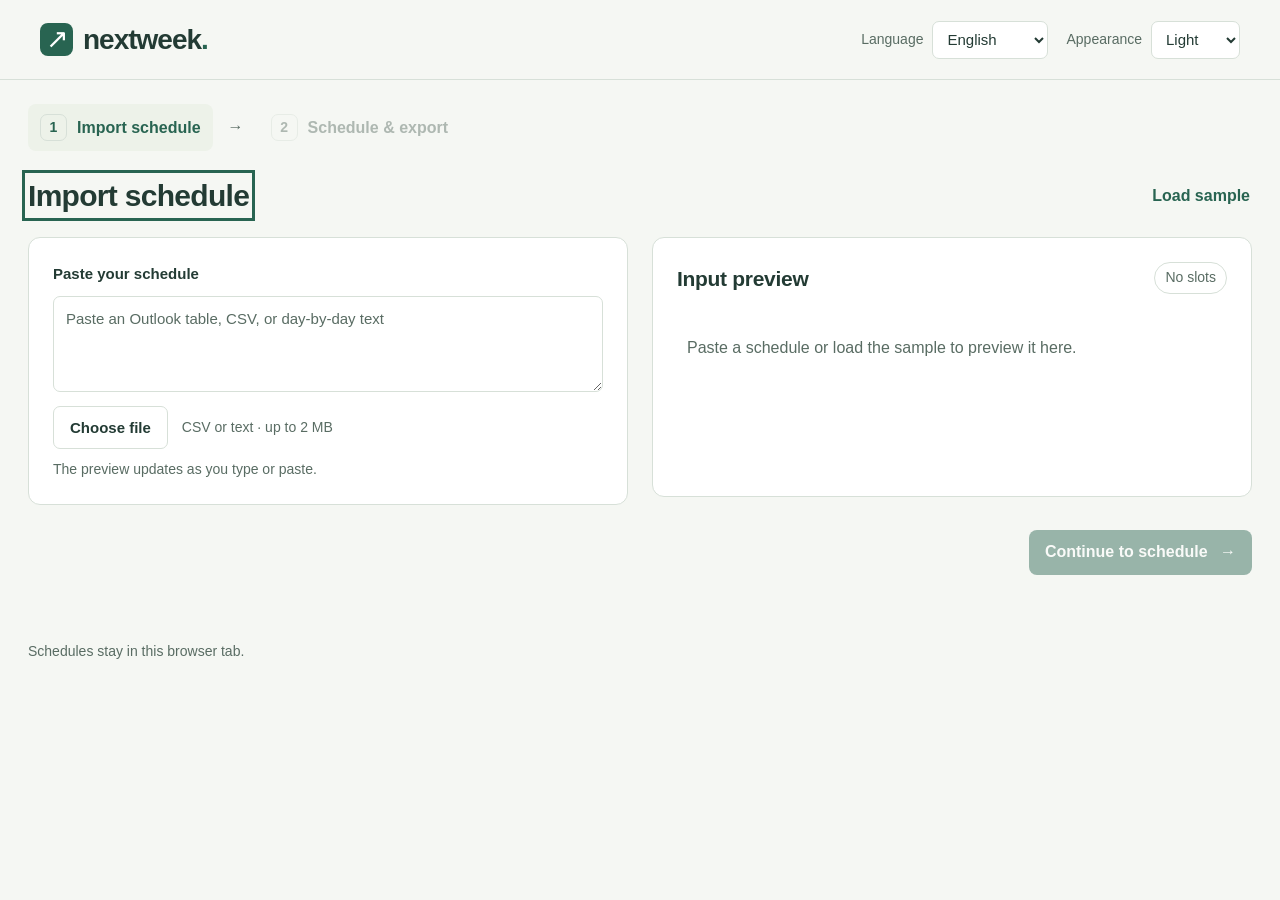
==== index.html @ 3e682caf "Publish Nextweek schedule reshuffler" ====
<!doctype html>
<html lang="en">
<head>
  <meta charset="utf-8">
  <meta name="viewport" content="width=device-width, initial-scale=1">
  <title>Nextweek — Schedule reshuffler</title>
  <link rel="stylesheet" href="styles.css">
  <script defer src="core.js"></script>
  <script defer src="sample.js"></script>
  <script defer src="i18n.js"></script>
  <script defer src="app.js"></script>
</head>
<body>
  <header class="site-header">
    <a class="brand" href="index.html" aria-label="Nextweek home"><span class="brand-icon" aria-hidden="true">↗</span> nextweek<span class="brand-dot">.</span></a>
    <div class="preferences"><label for="ui-language">Language<select id="ui-language"><option value="en">English</option><option value="zh-CN">简体中文</option></select></label><label for="ui-theme">Appearance<select id="ui-theme"><option value="light">Light</option><option value="dark">Dark</option></select></label></div>
  </header>
  <main>
    <nav class="page-nav" aria-label="Schedule steps">
      <button id="nav-import" class="page-tab" aria-current="step"><span class="step">1</span> Import schedule</button>
      <span class="nav-arrow" aria-hidden="true">→</span>
      <button id="nav-schedule" class="page-tab" disabled><span class="step">2</span> Schedule &amp; export</button>
    </nav>
    <section id="import-page" aria-labelledby="import-heading">
      <div class="page-heading"><h1 id="import-heading" tabindex="-1">Import schedule</h1><button id="load-sample" class="text-button">Load sample</button></div>
      <div class="import-layout">
        <section class="setup-card import-editor" aria-label="Schedule input">
          <label for="paste-input">Paste your schedule</label>
          <textarea id="paste-input" rows="3" spellcheck="false" placeholder="Paste an Outlook table, CSV, or day-by-day text"></textarea>
          <div class="import-actions"><label class="file-button" for="file-input">Choose file</label><input id="file-input" type="file" accept=".csv,.tsv,.txt,text/csv,text/plain" class="visually-hidden"><span id="file-name" class="helper">CSV or text · up to 2 MB</span></div>
          <p class="helper">The preview updates as you type or paste.</p>
          <div id="import-review" class="import-review" hidden><h2>Check dates &amp; times</h2><p class="helper">Missing years use the current year. Review unmarked AM/PM below.</p><div id="import-days" class="input-days"></div></div>
          <p id="import-error" class="error" role="alert" hidden></p>
        </section>
        <section class="setup-card preview-card" aria-labelledby="preview-heading"><div class="section-heading"><h2 id="preview-heading">Input preview</h2><span id="preview-count" class="count-badge">No slots</span></div><div id="import-preview" class="import-preview"><p class="preview-placeholder">Paste a schedule or load the sample to preview it here.</p></div></section>
      </div>
      <div class="page-actions"><button id="use-input" class="primary" disabled>Continue to schedule <span aria-hidden="true">→</span></button></div>
    </section>

    <section id="workspace" hidden>
      <div class="page-heading"><h1 id="setup-heading" tabindex="-1">Schedule &amp; export</h1><button id="back-input" class="text-button">← Back to input</button></div>
      <section class="setup-card" aria-labelledby="setup-heading">
        <div class="section-heading"><span id="input-summary" class="helper"></span><span class="auto-badge">Updates automatically</span></div>
        <div class="settings-grid"><label>Meeting starting date<input type="date" id="start-date" required></label><label>Split into days<input type="number" id="day-count" min="1" max="365" step="1" required></label><label>Minutes per slot<input type="number" id="duration" min="1" step="1" required></label><button id="reset-schedule" class="secondary" title="Restore automatic order and daily counts. Keep your settings and groups.">Reset schedule <span aria-hidden="true">↻</span></button></div>
        <div id="daily-starts" class="daily-starts"></div>
        <div class="settings-footer"><p id="balance-note" class="helper"></p><span class="helper">Reset restores the automatic order, keeping your settings and groups.</span></div>
        <p id="schedule-error" class="error" role="alert" hidden></p>
      </section>

      <section class="group-section" aria-labelledby="group-heading"><div class="group-intro"><h2 id="group-heading">Back-to-back groups</h2><p class="helper">Link presenters who need adjacent slots.</p></div><div id="group-list" class="group-list"><span class="helper">No groups yet</span></div><button id="add-group" class="secondary">＋ Add group</button></section>

      <div class="schedule-toolbar"><div class="legend"><span><i class="legend-group"></i> Back-to-back group</span><span><i class="legend-triangle" aria-hidden="true"></i><strong>Bold name</strong> = order changed next week</span></div><span class="helper">Select slots to move them. Groups travel together.</span></div>
      <div class="schedule-grid">
        <section class="schedule-panel" aria-labelledby="source-heading"><div class="panel-heading"><div><h2 id="source-heading">This week</h2></div><span id="source-count" class="count-badge"></span></div><div id="source-schedule"></div></section>
        <section class="schedule-panel output-panel" aria-labelledby="output-heading"><div class="panel-heading"><div><h2 id="output-heading">Next week <span aria-hidden="true">↗</span></h2></div><span id="output-count" class="count-badge"></span></div><div id="output-schedule"></div></section>
      </div>

      <section class="move-bar" aria-label="Move selected slots"><strong id="selection-count" aria-live="polite">0 slots selected</strong><button id="clear-selection" class="text-button">Clear</button><label>Move to<select id="move-day" aria-label="Destination day"></select></label><label>Position<select id="move-position" aria-label="Destination position"></select></label><button id="move-selected" class="secondary" disabled>Move selected →</button></section>
      <section class="export-bar"><div><h2>Export schedule</h2></div><div class="export-actions"><button id="copy-text" class="text-button">Copy text</button><button id="download-csv" class="secondary">Download CSV</button><button id="copy-table" class="primary">Copy for Outlook <span aria-hidden="true">↗</span></button></div></section>
    </section>
    <p id="status" class="status" role="status" aria-live="polite"></p>
  </main>
  <footer>Schedules stay in this browser tab.</footer>

  <dialog id="group-dialog" aria-labelledby="group-dialog-title"><form id="group-form"><div class="dialog-heading"><div><h2 id="group-dialog-title">Create a group</h2></div><button type="button" id="close-group" class="icon-button" aria-label="Close group editor">×</button></div><label>Group name<input id="group-name" maxlength="60" required placeholder="e.g. Research team"></label><label>Find presenters<input id="group-search" type="search" placeholder="Search a name — a typo is okay" autocomplete="off"></label><p class="helper">Select at least two slots. Joint entries stay as one slot.</p><div id="group-results" class="group-results"></div><p id="group-error" class="error" role="alert" hidden></p><div class="dialog-footer"><span id="group-selected-count" class="helper"></span><button type="button" id="delete-group" class="danger" hidden>Delete group</button><button type="submit" class="primary">Save group</button></div></form></dialog>

  <dialog id="copy-dialog" aria-labelledby="copy-heading"><div class="dialog-heading"><div><h2 id="copy-heading">Copy your schedule</h2></div><button id="close-copy" class="icon-button" aria-label="Close copy preview">×</button></div><p id="copy-instructions">Select the table, press ⌘C or Ctrl+C, then paste into Outlook using “Keep Source Formatting”.</p><button id="select-copy" class="secondary">Select table</button><div id="copy-preview" class="copy-preview" tabindex="0"></div></dialog>
</body>
</html>
---- styles.css ----
:root {
  --ink:#233b34; --muted:#596c63; --green:#286451; --green-dark:#1d4e3e;
  --line:#d7e0d8; --paper:#f5f7f3; --surface:#ffffff; --soft:#edf2e9;
  --accent:#ae681e; --error-bg:#fff0eb; --error-text:#963d2a; --group-mix:100%;
  font-family:Inter,-apple-system,BlinkMacSystemFont,"Segoe UI","Microsoft YaHei",sans-serif;
  color:var(--ink); background:var(--paper); color-scheme:light; font-synthesis:none;
}
:root[data-theme=dark] {
  --ink:#e7efe9; --muted:#b0c0b7; --green:#82c5a7; --green-dark:#a1d9bf;
  --line:#3b4d43; --paper:#141d18; --surface:#1c2921; --soft:#26362c;
  --accent:#f3b565; --error-bg:#41251e; --error-text:#ffc5b1; --group-mix:22%; color-scheme:dark;
}
* { box-sizing:border-box; }
body { margin:0; font-size:16px; line-height:1.55; }
button,input,textarea,select { font:inherit; }
button,input,textarea,select,a { -webkit-tap-highlight-color:transparent; }
button { cursor:pointer; border:0; border-radius:8px; padding:11px 16px; font-size:16px; font-weight:600; line-height:1.4; }
button:disabled { cursor:not-allowed; opacity:.45; }
button:focus-visible,a:focus-visible,input:focus-visible,textarea:focus-visible,select:focus-visible,[tabindex]:focus-visible { outline:3px solid var(--green); outline-offset:3px; }
h1,h2,p { margin:0; }
h1 { font-size:30px; line-height:1.3; font-weight:650; letter-spacing:-.7px; }
h2 { font-size:21px; line-height:1.4; font-weight:650; letter-spacing:-.3px; }
label { display:block; font-size:15px; font-weight:600; }
input,select,textarea { min-width:0; padding:10px 12px; border:1px solid var(--line); border-radius:7px; color:var(--ink); background:var(--surface); }
input:not([type=checkbox]),select { display:block; width:100%; margin-top:7px; min-height:44px; }
input[type=checkbox] { width:19px; height:19px; accent-color:var(--green); flex-shrink:0; cursor:pointer; }
textarea { display:block; width:100%; height:96px; min-height:80px; resize:vertical; margin-top:10px; font-size:15px; line-height:1.55; }
textarea::placeholder { color:var(--muted); }
.primary { background:var(--green); color:#fff; }
.primary:hover { background:var(--green-dark); }
:root[data-theme=dark] .primary { color:#10251b; }
.primary span { margin-left:8px; }
.secondary,.file-button { border:1px solid var(--line); background:var(--surface); color:var(--ink); }
.secondary:hover,.file-button:hover { background:var(--soft); }
.text-button { color:var(--green); background:transparent; padding:8px 2px; }
.text-button:hover { text-decoration:underline; }
.icon-button { width:38px; height:38px; padding:0; background:var(--soft); color:var(--ink); font-size:25px; }
.danger { background:var(--error-bg); color:var(--error-text); }
.site-header { max-width:1512px; margin:auto; display:flex; align-items:center; justify-content:space-between; gap:24px; padding:18px 40px; border-bottom:1px solid var(--line); }
.brand { display:flex; align-items:center; font-size:28px; font-weight:750; letter-spacing:-1px; color:var(--ink); text-decoration:none; }
.brand-icon { display:inline-flex; justify-content:center; align-items:center; width:33px; height:33px; border-radius:8px; background:var(--green); color:var(--surface); margin-right:10px; font-size:27px; }
.brand-dot { color:var(--green); }
.preferences { display:flex; align-items:center; gap:18px; }
.preferences label { display:flex; gap:9px; align-items:center; font-size:14px; color:var(--muted); font-weight:500; }
.preferences select { width:auto; min-height:38px; padding:6px 24px 6px 10px; margin:0; font-size:15px; }
main { max-width:1432px; margin:0 auto; padding:24px 28px 0; }
.page-nav { display:flex; align-items:center; gap:15px; margin-bottom:25px; }
.page-tab { display:flex; align-items:center; gap:10px; color:var(--muted); background:transparent; padding:10px 12px; }
.page-tab[aria-current] { color:var(--green); background:var(--soft); }
.step { display:inline-flex; align-items:center; justify-content:center; width:27px; height:27px; border:1px solid var(--line); border-radius:7px; font-size:14px; flex-shrink:0; }
.nav-arrow { color:var(--muted); }
.page-heading { display:flex; align-items:center; justify-content:space-between; gap:20px; margin-bottom:22px; }
.setup-card { background:var(--surface); border:1px solid var(--line); border-radius:12px; padding:24px; margin-bottom:20px; }
.section-heading { display:flex; justify-content:space-between; align-items:center; gap:15px; margin-bottom:18px; flex-wrap:wrap; }
.import-layout { display:grid; grid-template-columns:minmax(0,1fr) minmax(0,1fr); gap:24px; align-items:start; }
.import-editor { min-width:0; }
.import-actions { display:flex; align-items:center; gap:14px; flex-wrap:wrap; margin-top:14px; }
.file-button { padding:9px 16px; border-radius:7px; cursor:pointer; font-weight:600; }
.file-button:has(+input:focus-visible) { outline:3px solid var(--green); outline-offset:3px; }
.visually-hidden,input.visually-hidden { position:absolute; width:1px; height:1px; min-height:0; margin:-1px; padding:0; overflow:hidden; clip:rect(0,0,0,0); white-space:nowrap; border:0; }
.helper { font-size:14px; color:var(--muted); line-height:1.6; }
p.helper { margin-top:9px; }
.import-review { margin-top:24px; padding-top:22px; border-top:1px solid var(--line); }
.input-days { display:flex; flex-direction:column; gap:15px; margin-top:18px; }
.input-day { display:grid; grid-template-columns:1fr 1fr; gap:12px; padding:15px; border-radius:8px; background:var(--soft); }
.input-day>strong { grid-column:1/-1; font-size:16px; }
.input-day label { min-width:0; font-size:14px; }
.input-day input,.input-day select { padding:8px; font-size:15px; }
.preview-card { min-height:260px; overflow:hidden; }
.preview-card .section-heading { margin-bottom:12px; }
.import-preview { max-height:calc(100vh - 300px); min-height:150px; overflow:auto; }
.import-preview table { width:100%; border-collapse:collapse; font-size:15px; }
.import-preview td,.import-preview th { text-align:left; padding:10px 9px; border-bottom:1px solid var(--line); vertical-align:top; }
.import-preview th { position:sticky; top:0; background:var(--surface); font-weight:600; color:var(--muted); }
.import-preview td:nth-child(2),.import-preview td:nth-child(3) { white-space:nowrap; }
.preview-placeholder { color:var(--muted); padding:30px 10px; }
.page-actions { display:flex; justify-content:flex-end; margin:5px 0 20px; }
.settings-grid { display:grid; grid-template-columns:1.5fr 1fr 1fr auto; align-items:end; gap:18px; }
.settings-grid>* { min-width:0; }
.settings-grid button { min-height:46px; }
.daily-starts { display:flex; flex-wrap:wrap; gap:15px; margin-top:18px; }
.daily-starts label { display:flex; align-items:center; gap:12px; padding:8px 12px; background:var(--soft); border-radius:7px; font-weight:500; }
.daily-starts input { width:150px; margin:0; font-size:16px; }
.settings-footer { display:flex; flex-direction:column; gap:5px; margin-top:10px; }
.auto-badge { color:var(--green); font-size:14px; }
.error { padding:12px 15px; margin-top:14px; border:1px solid var(--error-text); border-radius:7px; color:var(--error-text); background:var(--error-bg); font-size:15px; white-space:pre-line; }
.group-section { display:flex; align-items:center; gap:22px; margin:26px 0; }
.group-intro { min-width:225px; }
.group-list { display:flex; flex:1; flex-wrap:wrap; gap:9px; }
.group-chip { background:color-mix(in srgb,var(--group-color) var(--group-mix),var(--surface)); border:1px solid var(--line); border-radius:7px; color:var(--ink); padding:9px 12px; font-size:15px; }
.group-chip>span { margin-left:9px; color:var(--muted); font-size:14px; }
.schedule-toolbar { display:flex; justify-content:space-between; gap:15px; align-items:center; margin-bottom:14px; flex-wrap:wrap; }
.legend { display:flex; flex-wrap:wrap; gap:16px; color:var(--muted); font-size:14px; }
.legend>span { display:flex; align-items:center; gap:6px; }
.legend-group { display:inline-block; width:11px; height:11px; border-radius:3px; background:#a193d6; }
.legend-triangle { display:inline-block; width:0; height:0; border-top:11px solid var(--accent); border-right:11px solid transparent; }
.schedule-grid { display:grid; grid-template-columns:minmax(0,1fr) minmax(0,1fr); gap:22px; align-items:start; }
.schedule-panel { min-width:0; border:1px solid var(--line); border-radius:12px; overflow:hidden; background:var(--surface); }
.output-panel { border-color:var(--green); }
.panel-heading { display:flex; justify-content:space-between; align-items:center; gap:10px; padding:21px 23px; }
.panel-heading h2 { font-size:25px; }
.output-panel .panel-heading { background:var(--soft); }
.count-badge { color:var(--muted); border:1px solid var(--line); border-radius:20px; padding:4px 10px; font-size:14px; white-space:nowrap; }
.day-heading { display:flex; justify-content:space-between; gap:10px; padding:13px 20px; border-top:1px solid var(--line); border-bottom:1px solid var(--line); background:var(--soft); font-size:15px; }
.day-heading span { color:var(--muted); font-size:14px; }
.slot { display:grid; grid-template-columns:15px 22px minmax(110px,145px) minmax(0,1fr); align-items:center; gap:9px; position:relative; padding:12px 16px; min-height:64px; border-bottom:1px solid var(--line); background:color-mix(in srgb,var(--group-color,var(--surface)) var(--group-mix),var(--surface)); }
.source-slot { grid-template-columns:minmax(110px,145px) minmax(0,1fr); padding-left:22px; }
.slot-time { font-size:14px; color:var(--muted); font-variant-numeric:tabular-nums; line-height:1.55; }
.slot-name { min-width:0; font-size:17px; font-weight:400; line-height:1.5; overflow-wrap:anywhere; }
.slot-name small { display:block; margin-top:2px; color:var(--muted); font-size:14px; font-weight:400; }
.slot.changed .slot-name { font-weight:750; }
.change-triangle { position:absolute; top:0; left:0; width:0; height:0; border-top:12px solid var(--accent); border-right:12px solid transparent; }
.drag-handle { color:var(--muted); font-size:18px; cursor:grab; user-select:none; }
.slot[draggable=true] { cursor:grab; }
.slot.selected { box-shadow:inset 0 0 0 2px var(--green); }
.slot.drop-over { border-top:3px solid var(--green); }
.day-drop { min-height:40px; padding:8px 12px; text-align:center; font-size:14px; color:var(--muted); border:1px dashed transparent; }
.day-drop.empty { min-height:90px; display:flex; align-items:center; justify-content:center; }
.day-drop.drop-over { border-color:var(--green); background:var(--soft); color:var(--green); }
.move-bar { display:flex; align-items:center; flex-wrap:wrap; gap:14px; margin:20px 0; padding:16px 20px; border:1px solid var(--line); background:var(--soft); border-radius:9px; }
.move-bar>strong { font-size:16px; }
.move-bar>label { display:flex; align-items:center; gap:10px; font-size:15px; }
.move-bar>label:first-of-type { margin-left:auto; }
.move-bar select { margin:0; min-height:40px; max-width:255px; font-size:15px; }
.export-bar { display:flex; justify-content:space-between; align-items:center; gap:20px; margin-top:20px; padding:20px 24px; background:var(--surface); border:1px solid var(--line); border-radius:10px; }
.export-actions { display:flex; flex-wrap:wrap; gap:14px; align-items:center; }
.status { margin-top:14px; min-height:24px; font-size:15px; color:var(--green); }
footer { max-width:1376px; margin:22px auto; padding:0 28px; color:var(--muted); font-size:14px; }
dialog { width:min(600px,calc(100vw - 32px)); max-height:85vh; padding:26px; border:1px solid var(--line); border-radius:14px; color:var(--ink); background:var(--surface); box-shadow:0 20px 80px #0004; }
dialog::backdrop { background:#10251b88; backdrop-filter:blur(3px); }
.dialog-heading { display:flex; justify-content:space-between; align-items:center; gap:15px; margin-bottom:20px; }
.dialog-heading h2 { font-size:25px; }
dialog label { margin-bottom:15px; }
.group-results { max-height:310px; margin-top:14px; overflow:auto; border:1px solid var(--line); border-radius:8px; }
.group-result { display:flex; gap:12px; align-items:center; padding:12px 14px; border-bottom:1px solid var(--line); cursor:pointer; margin:0; font-size:16px; }
.group-result small { display:block; color:var(--muted); font-size:14px; font-weight:400; }
.group-result.unavailable { opacity:.6; }
.dialog-footer { display:flex; align-items:center; gap:12px; margin-top:20px; flex-wrap:wrap; }
.dialog-footer>.helper { margin-right:auto; }
#copy-dialog { width:min(900px,calc(100vw - 32px)); }
#copy-instructions { color:var(--muted); margin-bottom:15px; }
.copy-preview { max-height:52vh; overflow:auto; margin-top:18px; background:#fff; color:#202b36; user-select:text; }
.copy-preview table { width:100%; min-width:540px; }
.copy-preview pre { padding:15px; }
[hidden] { display:none!important; }
@media(max-width:1100px) {
  .settings-grid { grid-template-columns:repeat(3,minmax(0,1fr)); }
  .settings-grid button { grid-column:1/-1; justify-self:end; }
  .group-section { flex-wrap:wrap; }
  .group-list { min-width:200px; }
  .schedule-grid { gap:16px; }
  .slot { grid-template-columns:13px 22px minmax(88px,110px) minmax(0,1fr); gap:7px; padding:11px 12px; }
  .source-slot { grid-template-columns:110px minmax(0,1fr); }
  .move-bar>label:first-of-type { margin-left:0; }
  .input-day { grid-template-columns:1fr; }
  .import-preview td,.import-preview th { padding:9px 6px; }
}
@media(max-width:800px) {
  .site-header { padding:16px 20px; gap:15px; flex-wrap:wrap; }
  .preferences { gap:12px; }
  main { padding:20px 18px 0; }
  .import-layout,.schedule-grid { grid-template-columns:minmax(0,1fr); }
  .import-preview { max-height:450px; }
  .input-day { grid-template-columns:1fr 1fr; }
  .group-intro { width:100%; }
  .slot { grid-template-columns:15px 22px minmax(105px,145px) minmax(0,1fr); gap:9px; padding:12px 16px; }
  .source-slot { grid-template-columns:minmax(105px,145px) minmax(0,1fr); }
  .page-tab { padding:8px; gap:8px; }
  .page-nav { gap:8px; }
  .page-heading { align-items:start; }
  .export-bar { flex-wrap:wrap; }
  .move-bar>label { width:100%; }
  .move-bar select { flex:1; max-width:none; }
  .move-bar>.secondary { width:100%; }
  .move-bar>strong { flex:1; }
}
@media(max-width:500px) {
  .brand { font-size:25px; }
  .preferences { width:100%; justify-content:space-between; }
  .preferences label { gap:7px; }
  .preferences select { font-size:14px; }
  .page-nav { gap:3px; }
  .page-tab { font-size:14px; gap:6px; }
  .page-tab .step { width:23px; height:23px; }
  h1 { font-size:27px; }
  .page-heading { gap:10px; }
  .page-heading button { font-size:14px; }
  .setup-card { padding:18px; }
  .settings-grid { grid-template-columns:repeat(2,minmax(0,1fr)); gap:12px; }
  .settings-grid>label:first-child { grid-column:1/-1; }
  .settings-grid button { width:100%; }
  .input-day { grid-template-columns:1fr; }
  .daily-starts label { width:100%; justify-content:space-between; gap:8px; font-size:14px; }
  .daily-starts input { width:142px; }
  .legend>span { flex-wrap:wrap; }
  .slot { grid-template-columns:12px 20px minmax(0,1fr); gap:5px 8px; padding:12px 14px; }
  .slot>.drag-handle { grid-row:1/3; }
  .slot>input { grid-row:1/3; }
  .slot-time { grid-column:3; grid-row:2; font-size:14px; }
  .slot-name { grid-column:3; grid-row:1; font-size:18px; }
  .source-slot { grid-template-columns:minmax(0,1fr); }
  .source-slot>.slot-time,.source-slot>.slot-name { grid-column:1; }
  .panel-heading { padding:18px; }
  .panel-heading h2 { font-size:23px; }
  .day-heading { padding:12px 15px; font-size:14px; }
  .export-actions { width:100%; gap:10px; }
  .export-actions .primary { width:100%; }
  .export-actions button { flex:1; }
}
@media(prefers-reduced-motion:reduce) { * { scroll-behavior:auto!important; } }
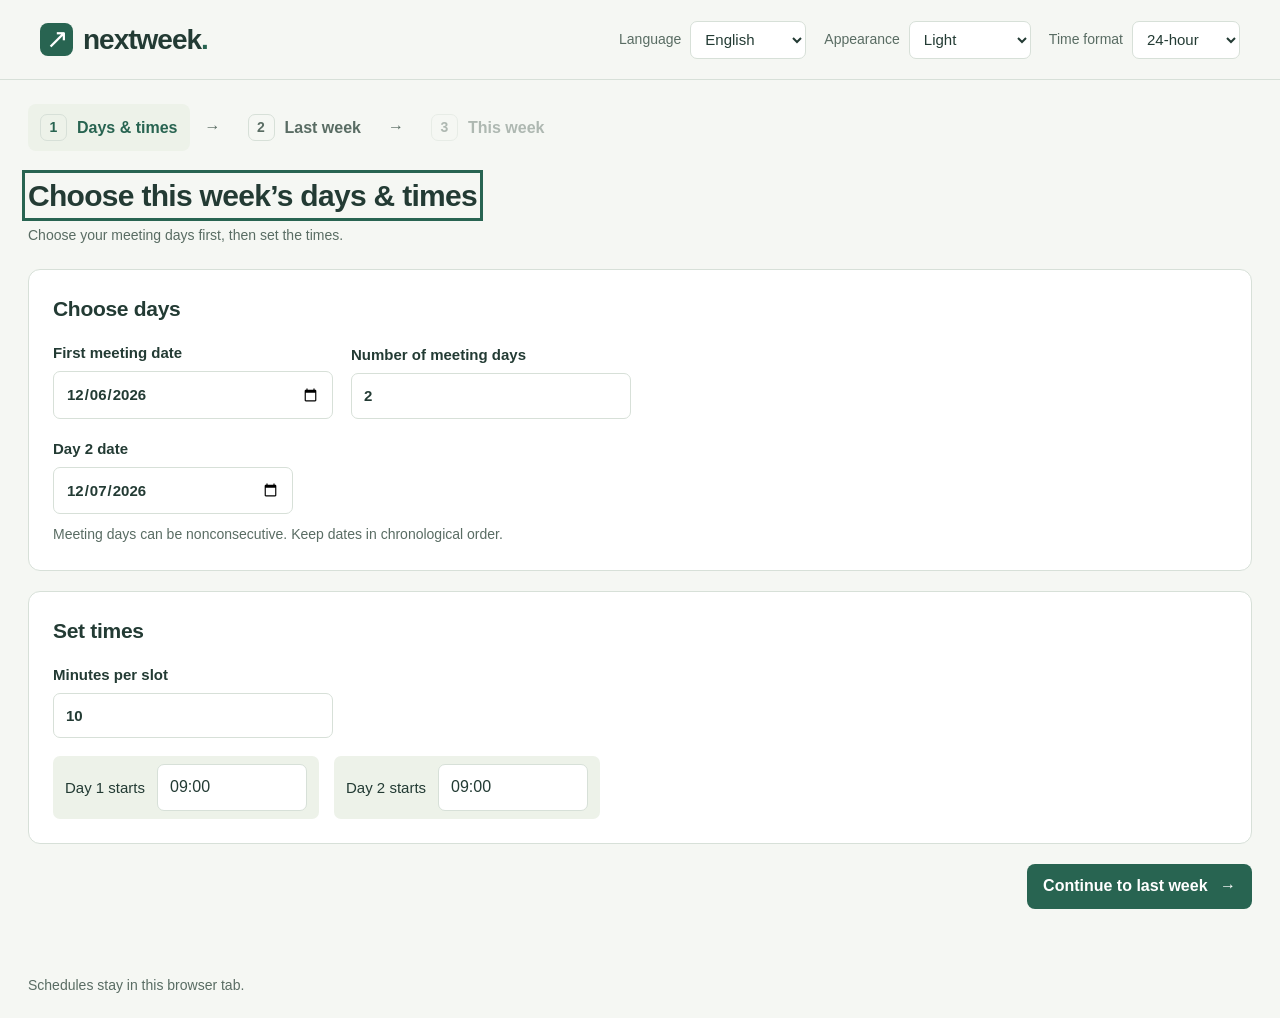
==== commit cd89fc9a: "update upon feedback" ====
--- a/index.html
+++ b/index.html
@@ -13,56 +13,73 @@
 <body>
   <header class="site-header">
     <a class="brand" href="index.html" aria-label="Nextweek home"><span class="brand-icon" aria-hidden="true">↗</span> nextweek<span class="brand-dot">.</span></a>
-    <div class="preferences"><label for="ui-language">Language<select id="ui-language"><option value="en">English</option><option value="zh-CN">简体中文</option></select></label><label for="ui-theme">Appearance<select id="ui-theme"><option value="light">Light</option><option value="dark">Dark</option></select></label></div>
+    <div class="preferences"><label for="ui-language">Language<select id="ui-language"><option value="en">English</option><option value="zh-CN">简体中文</option></select></label><label for="ui-theme">Appearance<select id="ui-theme"><option value="light">Light</option><option value="dark">Dark</option><option value="pink">Pink</option><option value="blue">Light blue</option></select></label><label for="ui-time-format">Time format<select id="ui-time-format"><option value="24">24-hour</option><option value="12">12-hour</option></select></label></div>
   </header>
   <main>
     <nav class="page-nav" aria-label="Schedule steps">
-      <button id="nav-import" class="page-tab" aria-current="step"><span class="step">1</span> Import schedule</button>
+      <button id="nav-setup" class="page-tab" aria-current="step"><span class="step">1</span> Days &amp; times</button>
       <span class="nav-arrow" aria-hidden="true">→</span>
-      <button id="nav-schedule" class="page-tab" disabled><span class="step">2</span> Schedule &amp; export</button>
+      <button id="nav-import" class="page-tab"><span class="step">2</span> Last week</button>
+      <span class="nav-arrow" aria-hidden="true">→</span>
+      <button id="nav-schedule" class="page-tab" disabled><span class="step">3</span> This week</button>
     </nav>
-    <section id="import-page" aria-labelledby="import-heading">
-      <div class="page-heading"><h1 id="import-heading" tabindex="-1">Import schedule</h1><button id="load-sample" class="text-button">Load sample</button></div>
+    <section id="setup-page" aria-labelledby="setup-heading">
+      <div class="page-heading"><div><h1 id="setup-heading" tabindex="-1">Choose this week’s days &amp; times</h1><p class="helper">Choose your meeting days first, then set the times.</p></div></div>
+      <section class="setup-card" aria-labelledby="days-heading">
+        <div class="section-heading"><h2 id="days-heading">Choose days</h2></div>
+        <div class="settings-grid days-settings"><label>First meeting date<input type="date" id="start-date" required></label><label>Number of meeting days<input type="number" id="day-count" min="1" max="365" step="1" value="2" required></label></div>
+        <div id="meeting-dates" class="meeting-dates"></div>
+        <p class="helper">Meeting days can be nonconsecutive. Keep dates in chronological order.</p>
+      </section>
+      <section class="setup-card" aria-labelledby="times-heading">
+        <div class="section-heading"><h2 id="times-heading">Set times</h2></div>
+        <div class="duration-setting"><label>Minutes per slot<input type="number" id="duration" min="1" step="1" value="10" required></label></div>
+        <div id="daily-starts" class="daily-starts"></div>
+      </section>
+      <p id="setup-error" class="error" role="alert" hidden></p>
+      <div class="page-actions"><button id="continue-import" class="primary">Continue to last week <span aria-hidden="true">→</span></button></div>
+    </section>
+
+    <section id="import-page" aria-labelledby="import-heading" hidden>
+      <div class="page-heading"><div><h1 id="import-heading" tabindex="-1">Paste last week’s schedule</h1><p class="helper">Only participant order is used. Last week’s dates and times are ignored.</p></div><button id="load-sample" class="text-button">Load sample</button></div>
+      <div class="flow-summary"><div><strong>This week’s days &amp; times</strong><p id="import-settings-summary" class="helper"></p></div><button id="edit-import-settings" class="text-button">Edit days &amp; times</button></div>
       <div class="import-layout">
         <section class="setup-card import-editor" aria-label="Schedule input">
-          <label for="paste-input">Paste your schedule</label>
-          <textarea id="paste-input" rows="3" spellcheck="false" placeholder="Paste an Outlook table, CSV, or day-by-day text"></textarea>
+          <label for="paste-input">Last week’s schedule</label>
+          <textarea id="paste-input" rows="5" spellcheck="false" placeholder="Paste a schedule or participant names, one per line"></textarea>
           <div class="import-actions"><label class="file-button" for="file-input">Choose file</label><input id="file-input" type="file" accept=".csv,.tsv,.txt,text/csv,text/plain" class="visually-hidden"><span id="file-name" class="helper">CSV or text · up to 2 MB</span></div>
           <p class="helper">The preview updates as you type or paste.</p>
-          <div id="import-review" class="import-review" hidden><h2>Check dates &amp; times</h2><p class="helper">Missing years use the current year. Review unmarked AM/PM below.</p><div id="import-days" class="input-days"></div></div>
+          <p class="helper">Pastes use plain text; formatting is ignored.</p>
           <p id="import-error" class="error" role="alert" hidden></p>
         </section>
-        <section class="setup-card preview-card" aria-labelledby="preview-heading"><div class="section-heading"><h2 id="preview-heading">Input preview</h2><span id="preview-count" class="count-badge">No slots</span></div><div id="import-preview" class="import-preview"><p class="preview-placeholder">Paste a schedule or load the sample to preview it here.</p></div></section>
+        <section class="setup-card preview-card" aria-labelledby="preview-heading"><div class="section-heading"><h2 id="preview-heading">Participant order</h2><span id="preview-count" class="count-badge">No slots</span></div><div id="import-preview" class="import-preview"><p class="preview-placeholder">Paste a schedule or load the sample to preview it here.</p></div></section>
       </div>
-      <div class="page-actions"><button id="use-input" class="primary" disabled>Continue to schedule <span aria-hidden="true">→</span></button></div>
+      <p class="helper">Generate shifts the last six presenters to the front and distributes slots across your selected days.</p>
+      <div class="page-actions"><button id="back-setup" class="text-button">← Back to days &amp; times</button><button id="use-input" class="primary" disabled>Generate this week <span aria-hidden="true">→</span></button></div>
     </section>
 
-    <section id="workspace" hidden>
-      <div class="page-heading"><h1 id="setup-heading" tabindex="-1">Schedule &amp; export</h1><button id="back-input" class="text-button">← Back to input</button></div>
-      <section class="setup-card" aria-labelledby="setup-heading">
-        <div class="section-heading"><span id="input-summary" class="helper"></span><span class="auto-badge">Updates automatically</span></div>
-        <div class="settings-grid"><label>Meeting starting date<input type="date" id="start-date" required></label><label>Split into days<input type="number" id="day-count" min="1" max="365" step="1" required></label><label>Minutes per slot<input type="number" id="duration" min="1" step="1" required></label><button id="reset-schedule" class="secondary" title="Restore automatic order and daily counts. Keep your settings and groups.">Reset schedule <span aria-hidden="true">↻</span></button></div>
-        <div id="daily-starts" class="daily-starts"></div>
-        <div class="settings-footer"><p id="balance-note" class="helper"></p><span class="helper">Reset restores the automatic order, keeping your settings and groups.</span></div>
-        <p id="schedule-error" class="error" role="alert" hidden></p>
-      </section>
+    <section id="workspace" aria-labelledby="workspace-heading" hidden>
+      <div class="page-heading"><div><h1 id="workspace-heading" tabindex="-1">Fine-tune this week’s schedule</h1><p id="input-summary" class="helper"></p></div><button id="back-input" class="text-button">← Back to last week</button></div>
+      <div class="flow-summary"><div><strong>This week’s days &amp; times</strong><p id="workspace-settings-summary" class="helper"></p></div><button id="edit-settings" class="text-button">Edit days &amp; times</button></div>
+      <div class="schedule-settings-footer"><div><p id="balance-note" class="helper"></p><p class="helper">Reset restores the automatic order, keeping your settings and groups.</p></div><button id="reset-schedule" class="secondary" title="Restore automatic order and daily counts. Keep your settings and groups.">Reset schedule <span aria-hidden="true">↻</span></button></div>
+      <p id="schedule-error" class="error" role="alert" hidden></p>
 
-      <section class="group-section" aria-labelledby="group-heading"><div class="group-intro"><h2 id="group-heading">Back-to-back groups</h2><p class="helper">Link presenters who need adjacent slots.</p></div><div id="group-list" class="group-list"><span class="helper">No groups yet</span></div><button id="add-group" class="secondary">＋ Add group</button></section>
+      <section class="group-section" aria-labelledby="group-heading"><div class="group-intro"><h2 id="group-heading">Back-to-back groups</h2><p class="helper">Select at least two presenters in this week’s schedule, then add a group.</p></div><div id="group-list" class="group-list"><span class="helper">No groups yet</span></div><button id="add-group" class="secondary" disabled>＋ Add group</button></section>
 
-      <div class="schedule-toolbar"><div class="legend"><span><i class="legend-group"></i> Back-to-back group</span><span><i class="legend-triangle" aria-hidden="true"></i><strong>Bold name</strong> = order changed next week</span></div><span class="helper">Select slots to move them. Groups travel together.</span></div>
+      <div class="schedule-toolbar"><div class="legend"><span><i class="legend-group"></i> Back-to-back group</span><span><i class="legend-triangle" aria-hidden="true"></i><strong>Bold name</strong> = order changed this week</span></div><span class="helper">Select slots to move or group them. Groups travel together.</span></div>
       <div class="schedule-grid">
-        <section class="schedule-panel" aria-labelledby="source-heading"><div class="panel-heading"><div><h2 id="source-heading">This week</h2></div><span id="source-count" class="count-badge"></span></div><div id="source-schedule"></div></section>
-        <section class="schedule-panel output-panel" aria-labelledby="output-heading"><div class="panel-heading"><div><h2 id="output-heading">Next week <span aria-hidden="true">↗</span></h2></div><span id="output-count" class="count-badge"></span></div><div id="output-schedule"></div></section>
+        <section class="schedule-panel" aria-labelledby="source-heading"><div class="panel-heading"><div><h2 id="source-heading">Last week</h2></div><span id="source-count" class="count-badge"></span></div><div id="source-schedule"></div></section>
+        <section class="schedule-panel output-panel" aria-labelledby="output-heading"><div class="panel-heading"><div><h2 id="output-heading">This week <span aria-hidden="true">↗</span></h2></div><span id="output-count" class="count-badge"></span></div><div id="output-schedule"></div></section>
       </div>
 
       <section class="move-bar" aria-label="Move selected slots"><strong id="selection-count" aria-live="polite">0 slots selected</strong><button id="clear-selection" class="text-button">Clear</button><label>Move to<select id="move-day" aria-label="Destination day"></select></label><label>Position<select id="move-position" aria-label="Destination position"></select></label><button id="move-selected" class="secondary" disabled>Move selected →</button></section>
-      <section class="export-bar"><div><h2>Export schedule</h2></div><div class="export-actions"><button id="copy-text" class="text-button">Copy text</button><button id="download-csv" class="secondary">Download CSV</button><button id="copy-table" class="primary">Copy for Outlook <span aria-hidden="true">↗</span></button></div></section>
+      <section class="export-bar"><div><h2>Export schedule</h2></div><div class="export-actions"><button id="copy-table" class="text-button">Copy for Outlook <span aria-hidden="true">↗</span></button><button id="download-csv" class="secondary">Download CSV</button><button id="copy-text" class="primary">Copy text</button></div></section>
     </section>
     <p id="status" class="status" role="status" aria-live="polite"></p>
   </main>
   <footer>Schedules stay in this browser tab.</footer>
 
-  <dialog id="group-dialog" aria-labelledby="group-dialog-title"><form id="group-form"><div class="dialog-heading"><div><h2 id="group-dialog-title">Create a group</h2></div><button type="button" id="close-group" class="icon-button" aria-label="Close group editor">×</button></div><label>Group name<input id="group-name" maxlength="60" required placeholder="e.g. Research team"></label><label>Find presenters<input id="group-search" type="search" placeholder="Search a name — a typo is okay" autocomplete="off"></label><p class="helper">Select at least two slots. Joint entries stay as one slot.</p><div id="group-results" class="group-results"></div><p id="group-error" class="error" role="alert" hidden></p><div class="dialog-footer"><span id="group-selected-count" class="helper"></span><button type="button" id="delete-group" class="danger" hidden>Delete group</button><button type="submit" class="primary">Save group</button></div></form></dialog>
+  <dialog id="group-dialog" aria-labelledby="group-dialog-title"><form id="group-form"><div class="dialog-heading"><div><h2 id="group-dialog-title">Edit your group</h2></div><button type="button" id="close-group" class="icon-button" aria-label="Close group editor">×</button></div><label>Group name<input id="group-name" maxlength="60" required placeholder="e.g. Research team"></label><p id="group-members-heading" class="helper">Group members</p><ul id="group-preview" class="group-preview" aria-labelledby="group-members-heading"></ul><p id="group-error" class="error" role="alert" hidden></p><div class="dialog-footer"><span id="group-member-count" class="helper"></span><button type="button" id="delete-group" class="danger">Delete group</button><button type="submit" class="primary">Save name</button></div></form></dialog>
 
   <dialog id="copy-dialog" aria-labelledby="copy-heading"><div class="dialog-heading"><div><h2 id="copy-heading">Copy your schedule</h2></div><button id="close-copy" class="icon-button" aria-label="Close copy preview">×</button></div><p id="copy-instructions">Select the table, press ⌘C or Ctrl+C, then paste into Outlook using “Keep Source Formatting”.</p><button id="select-copy" class="secondary">Select table</button><div id="copy-preview" class="copy-preview" tabindex="0"></div></dialog>
 </body>
--- a/styles.css
+++ b/styles.css
@@ -9,6 +9,16 @@
   --ink:#e7efe9; --muted:#b0c0b7; --green:#82c5a7; --green-dark:#a1d9bf;
   --line:#3b4d43; --paper:#141d18; --surface:#1c2921; --soft:#26362c;
   --accent:#f3b565; --error-bg:#41251e; --error-text:#ffc5b1; --group-mix:22%; color-scheme:dark;
+}
+:root[data-theme=pink] {
+  --ink:#553845; --muted:#7a5b6a; --green:#a84472; --green-dark:#8d345f;
+  --line:#edcedd; --paper:#fff3f7; --surface:#fffafd; --soft:#fae1ec;
+  --accent:#a76b30; color-scheme:light;
+}
+:root[data-theme=blue] {
+  --ink:#284657; --muted:#516e82; --green:#356d95; --green-dark:#28577a;
+  --line:#c8e1ee; --paper:#eef8ff; --surface:#fbfdff; --soft:#dceefa;
+  --accent:#94702a; color-scheme:light;
 }
 * { box-sizing:border-box; }
 body { margin:0; font-size:16px; line-height:1.55; }
@@ -50,6 +60,12 @@
 .step { display:inline-flex; align-items:center; justify-content:center; width:27px; height:27px; border:1px solid var(--line); border-radius:7px; font-size:14px; flex-shrink:0; }
 .nav-arrow { color:var(--muted); }
 .page-heading { display:flex; align-items:center; justify-content:space-between; gap:20px; margin-bottom:22px; }
+.flow-summary { display:flex; align-items:center; justify-content:space-between; gap:20px; padding:16px 20px; margin-bottom:22px; background:var(--soft); border:1px solid var(--line); border-radius:10px; }
+.flow-summary>div { min-width:0; }
+.flow-summary button { flex-shrink:0; }
+.flow-summary p { overflow-wrap:anywhere; }
+.schedule-settings-footer { display:flex; align-items:center; justify-content:space-between; gap:20px; margin-bottom:20px; }
+.schedule-settings-footer button { flex-shrink:0; }
 .setup-card { background:var(--surface); border:1px solid var(--line); border-radius:12px; padding:24px; margin-bottom:20px; }
 .section-heading { display:flex; justify-content:space-between; align-items:center; gap:15px; margin-bottom:18px; flex-wrap:wrap; }
 .import-layout { display:grid; grid-template-columns:minmax(0,1fr) minmax(0,1fr); gap:24px; align-items:start; }
@@ -60,32 +76,32 @@
 .visually-hidden,input.visually-hidden { position:absolute; width:1px; height:1px; min-height:0; margin:-1px; padding:0; overflow:hidden; clip:rect(0,0,0,0); white-space:nowrap; border:0; }
 .helper { font-size:14px; color:var(--muted); line-height:1.6; }
 p.helper { margin-top:9px; }
-.import-review { margin-top:24px; padding-top:22px; border-top:1px solid var(--line); }
-.input-days { display:flex; flex-direction:column; gap:15px; margin-top:18px; }
-.input-day { display:grid; grid-template-columns:1fr 1fr; gap:12px; padding:15px; border-radius:8px; background:var(--soft); }
-.input-day>strong { grid-column:1/-1; font-size:16px; }
-.input-day label { min-width:0; font-size:14px; }
-.input-day input,.input-day select { padding:8px; font-size:15px; }
 .preview-card { min-height:260px; overflow:hidden; }
 .preview-card .section-heading { margin-bottom:12px; }
-.import-preview { max-height:calc(100vh - 300px); min-height:150px; overflow:auto; }
+.import-preview { max-height:min(350px,calc(100vh - 650px)); min-height:150px; overflow:auto; }
 .import-preview table { width:100%; border-collapse:collapse; font-size:15px; }
 .import-preview td,.import-preview th { text-align:left; padding:10px 9px; border-bottom:1px solid var(--line); vertical-align:top; }
 .import-preview th { position:sticky; top:0; background:var(--surface); font-weight:600; color:var(--muted); }
-.import-preview td:nth-child(2),.import-preview td:nth-child(3) { white-space:nowrap; }
+.import-preview td:first-child { width:70px; color:var(--muted); }
+.import-preview td:nth-child(2) { overflow-wrap:anywhere; }
 .preview-placeholder { color:var(--muted); padding:30px 10px; }
-.page-actions { display:flex; justify-content:flex-end; margin:5px 0 20px; }
+.page-actions { display:flex; justify-content:flex-end; align-items:center; gap:20px; margin:20px 0; }
+.page-actions>.text-button { margin-right:auto; }
 .settings-grid { display:grid; grid-template-columns:1.5fr 1fr 1fr auto; align-items:end; gap:18px; }
 .settings-grid>* { min-width:0; }
 .settings-grid button { min-height:46px; }
 .daily-starts { display:flex; flex-wrap:wrap; gap:15px; margin-top:18px; }
 .daily-starts label { display:flex; align-items:center; gap:12px; padding:8px 12px; background:var(--soft); border-radius:7px; font-weight:500; }
 .daily-starts input { width:150px; margin:0; font-size:16px; }
+.settings-grid.days-settings { grid-template-columns:repeat(2,minmax(0,280px)); }
+.duration-setting { max-width:280px; }
+.meeting-dates { display:flex; flex-wrap:wrap; gap:18px; margin-top:18px; }
+.meeting-dates label { width:240px; max-width:100%; }
 .settings-footer { display:flex; flex-direction:column; gap:5px; margin-top:10px; }
 .auto-badge { color:var(--green); font-size:14px; }
 .error { padding:12px 15px; margin-top:14px; border:1px solid var(--error-text); border-radius:7px; color:var(--error-text); background:var(--error-bg); font-size:15px; white-space:pre-line; }
 .group-section { display:flex; align-items:center; gap:22px; margin:26px 0; }
-.group-intro { min-width:225px; }
+.group-intro { min-width:225px; max-width:380px; }
 .group-list { display:flex; flex:1; flex-wrap:wrap; gap:9px; }
 .group-chip { background:color-mix(in srgb,var(--group-color) var(--group-mix),var(--surface)); border:1px solid var(--line); border-radius:7px; color:var(--ink); padding:9px 12px; font-size:15px; }
 .group-chip>span { margin-left:9px; color:var(--muted); font-size:14px; }
@@ -104,7 +120,8 @@
 .day-heading { display:flex; justify-content:space-between; gap:10px; padding:13px 20px; border-top:1px solid var(--line); border-bottom:1px solid var(--line); background:var(--soft); font-size:15px; }
 .day-heading span { color:var(--muted); font-size:14px; }
 .slot { display:grid; grid-template-columns:15px 22px minmax(110px,145px) minmax(0,1fr); align-items:center; gap:9px; position:relative; padding:12px 16px; min-height:64px; border-bottom:1px solid var(--line); background:color-mix(in srgb,var(--group-color,var(--surface)) var(--group-mix),var(--surface)); }
-.source-slot { grid-template-columns:minmax(110px,145px) minmax(0,1fr); padding-left:22px; }
+.slot.source-slot { grid-template-columns:30px minmax(0,1fr); padding-left:22px; }
+.slot-order { color:var(--muted); font-variant-numeric:tabular-nums; font-size:14px; }
 .slot-time { font-size:14px; color:var(--muted); font-variant-numeric:tabular-nums; line-height:1.55; }
 .slot-name { min-width:0; font-size:17px; font-weight:400; line-height:1.5; overflow-wrap:anywhere; }
 .slot-name small { display:block; margin-top:2px; color:var(--muted); font-size:14px; font-weight:400; }
@@ -131,10 +148,10 @@
 .dialog-heading { display:flex; justify-content:space-between; align-items:center; gap:15px; margin-bottom:20px; }
 .dialog-heading h2 { font-size:25px; }
 dialog label { margin-bottom:15px; }
-.group-results { max-height:310px; margin-top:14px; overflow:auto; border:1px solid var(--line); border-radius:8px; }
-.group-result { display:flex; gap:12px; align-items:center; padding:12px 14px; border-bottom:1px solid var(--line); cursor:pointer; margin:0; font-size:16px; }
-.group-result small { display:block; color:var(--muted); font-size:14px; font-weight:400; }
-.group-result.unavailable { opacity:.6; }
+.group-preview { max-height:310px; margin:14px 0 0; padding:0; overflow:auto; border:1px solid var(--line); border-radius:8px; list-style:none; }
+.group-member { padding:12px 14px; border-bottom:1px solid var(--line); font-size:16px; overflow-wrap:anywhere; }
+.group-member:last-child { border-bottom:0; }
+.group-member small { display:block; color:var(--muted); font-size:14px; }
 .dialog-footer { display:flex; align-items:center; gap:12px; margin-top:20px; flex-wrap:wrap; }
 .dialog-footer>.helper { margin-right:auto; }
 #copy-dialog { width:min(900px,calc(100vw - 32px)); }
@@ -150,9 +167,7 @@
   .group-list { min-width:200px; }
   .schedule-grid { gap:16px; }
   .slot { grid-template-columns:13px 22px minmax(88px,110px) minmax(0,1fr); gap:7px; padding:11px 12px; }
-  .source-slot { grid-template-columns:110px minmax(0,1fr); }
   .move-bar>label:first-of-type { margin-left:0; }
-  .input-day { grid-template-columns:1fr; }
   .import-preview td,.import-preview th { padding:9px 6px; }
 }
 @media(max-width:800px) {
@@ -161,12 +176,11 @@
   main { padding:20px 18px 0; }
   .import-layout,.schedule-grid { grid-template-columns:minmax(0,1fr); }
   .import-preview { max-height:450px; }
-  .input-day { grid-template-columns:1fr 1fr; }
-  .group-intro { width:100%; }
+  .group-intro { width:100%; max-width:none; }
   .slot { grid-template-columns:15px 22px minmax(105px,145px) minmax(0,1fr); gap:9px; padding:12px 16px; }
-  .source-slot { grid-template-columns:minmax(105px,145px) minmax(0,1fr); }
   .page-tab { padding:8px; gap:8px; }
   .page-nav { gap:8px; }
+  .page-tab { font-size:15px; }
   .page-heading { align-items:start; }
   .export-bar { flex-wrap:wrap; }
   .move-bar>label { width:100%; }
@@ -176,11 +190,12 @@
 }
 @media(max-width:500px) {
   .brand { font-size:25px; }
-  .preferences { width:100%; justify-content:space-between; }
-  .preferences label { gap:7px; }
-  .preferences select { font-size:14px; }
+  .preferences { width:100%; justify-content:space-between; gap:8px; }
+  .preferences label { flex:1; min-width:0; flex-direction:column; align-items:stretch; gap:6px; }
+  .preferences select { width:100%; padding:6px 18px 6px 8px; font-size:14px; }
   .page-nav { gap:3px; }
-  .page-tab { font-size:14px; gap:6px; }
+  .page-tab { font-size:13px; gap:5px; padding:7px 5px; }
+  .page-nav .nav-arrow { display:none; }
   .page-tab .step { width:23px; height:23px; }
   h1 { font-size:27px; }
   .page-heading { gap:10px; }
@@ -189,7 +204,10 @@
   .settings-grid { grid-template-columns:repeat(2,minmax(0,1fr)); gap:12px; }
   .settings-grid>label:first-child { grid-column:1/-1; }
   .settings-grid button { width:100%; }
-  .input-day { grid-template-columns:1fr; }
+  .settings-grid.days-settings { grid-template-columns:minmax(0,1fr); }
+  .meeting-dates label,.duration-setting { width:100%; max-width:none; }
+  .flow-summary,.schedule-settings-footer { align-items:flex-start; flex-direction:column; gap:10px; }
+  .page-actions { flex-wrap:wrap; gap:10px; }
   .daily-starts label { width:100%; justify-content:space-between; gap:8px; font-size:14px; }
   .daily-starts input { width:142px; }
   .legend>span { flex-wrap:wrap; }
@@ -198,8 +216,7 @@
   .slot>input { grid-row:1/3; }
   .slot-time { grid-column:3; grid-row:2; font-size:14px; }
   .slot-name { grid-column:3; grid-row:1; font-size:18px; }
-  .source-slot { grid-template-columns:minmax(0,1fr); }
-  .source-slot>.slot-time,.source-slot>.slot-name { grid-column:1; }
+  .source-slot>.slot-name { grid-column:2; }
   .panel-heading { padding:18px; }
   .panel-heading h2 { font-size:23px; }
   .day-heading { padding:12px 15px; font-size:14px; }
